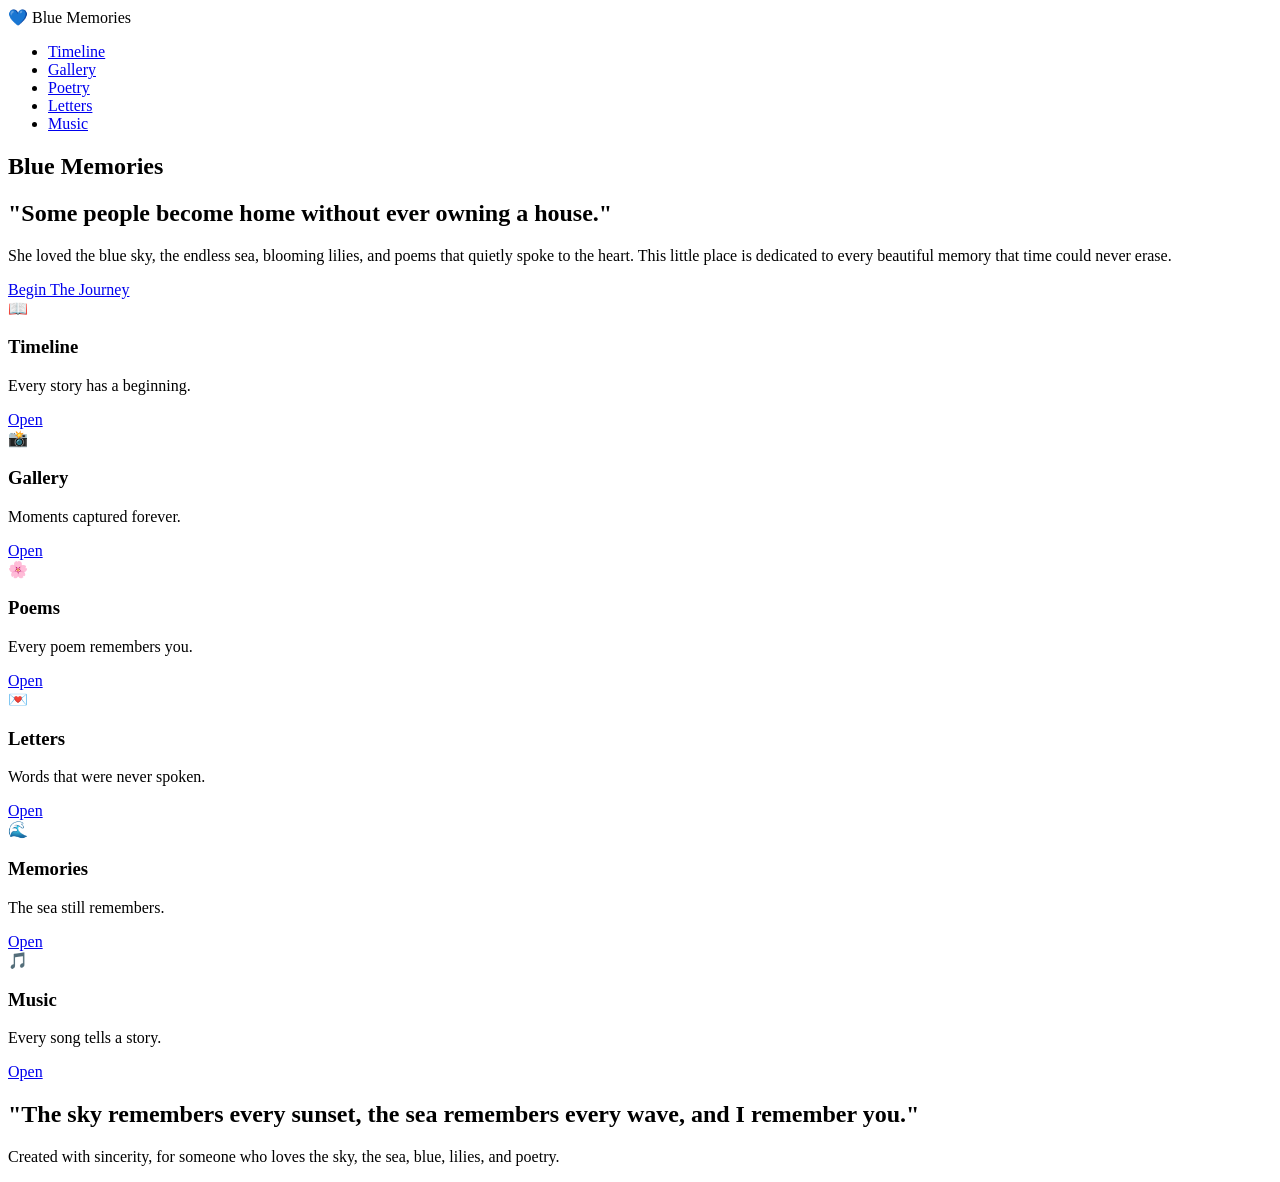
==== home.html @ 5b9c972e "Add files via upload" ====
<!DOCTYPE html>
<html lang="en">

<head>

    <meta charset="UTF-8">

    <meta name="viewport"
          content="width=device-width, initial-scale=1.0">

    <title>Blue Memories</title>

    <!-- Google Font -->

    <link rel="preconnect"
          href="https://fonts.googleapis.com">

    <link rel="preconnect"
          href="https://fonts.gstatic.com"
          crossorigin>

    <link href="https://fonts.googleapis.com/css2?family=Poppins:wght@300;400;500;600&family=Cormorant+Garamond:wght@400;600;700&display=swap"
          rel="stylesheet">

    <!-- CSS -->

    <link rel="stylesheet"
          href="css/home.css">

</head>

<body>

<!-- ============================= -->
<!-- Background -->
<!-- ============================= -->

<div class="background">
    <div class="overlay"></div>

    <div class="sky"></div>

    <div class="sun"></div>

    <div class="cloud cloud1"></div>

    <div class="cloud cloud2"></div>

    <div class="cloud cloud3"></div>

    <div class="sea"></div>

</div>

<!-- ============================= -->
<!-- Navigation -->
<!-- ============================= -->

<nav>

    <div class="logo">

        💙 Blue Memories

    </div>

    <ul>

        <li>

            <a href="timeline.html">

                Timeline

            </a>

        </li>

        <li>

            <a href="gallery.html">

                Gallery

            </a>

        </li>

        <li>

            <a href="poetry.html">

                Poetry

            </a>

        </li>

        <li>

            <a href="letters.html">

                Letters

            </a>

        </li>

        <li>

            <a href="music.html">

                Music

            </a>

        </li>

    </ul>

</nav>

<!-- ============================= -->
<!-- Hero -->
<!-- ============================= -->

<section class="hero">

    <div class="hero-text">

        <h1>

            Blue Memories

        </h1>

        <h2>

            "Some people become home without ever owning a house."

        </h2>

        <p>

            She loved the blue sky,
            the endless sea,
            blooming lilies,
            and poems that quietly spoke to the heart.

            This little place is dedicated to every beautiful memory
            that time could never erase.

        </p>

        <a href="#menu"
           class="start-btn">

            Begin The Journey

        </a>

    </div>

</section>

<!-- ============================= -->
<!-- Menu -->
<!-- ============================= -->

<section
class="menu"
id="menu">

    <div class="card">

        <div class="icon">

            📖

        </div>

        <h3>

            Timeline

        </h3>

        <p>

            Every story has a beginning.

        </p>

        <a href="timeline.html">

            Open

        </a>

    </div>

    <div class="card">

        <div class="icon">

            📸

        </div>

        <h3>

            Gallery

        </h3>

        <p>

            Moments captured forever.

        </p>

        <a href="gallery.html">

            Open

        </a>

    </div>

    <div class="card">

        <div class="icon">

            🌸

        </div>

        <h3>

            Poems

        </h3>

        <p>

            Every poem remembers you.

        </p>

        <a href="poetry.html">

            Open

        </a>

    </div>

    <div class="card">

        <div class="icon">

            💌

        </div>

        <h3>

            Letters

        </h3>

        <p>

            Words that were never spoken.

        </p>

        <a href="letters.html">

            Open

        </a>

    </div>

    <div class="card">

        <div class="icon">

            🌊

        </div>

        <h3>

            Memories

        </h3>

        <p>

            The sea still remembers.

        </p>

        <a href="memories.html">

            Open

        </a>

    </div>

    <div class="card">

        <div class="icon">

            🎵

        </div>

        <h3>

            Music

        </h3>

        <p>

            Every song tells a story.

        </p>

        <a href="music.html">

            Open

        </a>

    </div>

</section>

<!-- ============================= -->
<!-- Quote -->
<!-- ============================= -->

<section class="quote">

    <h2>

        "The sky remembers every sunset,

        the sea remembers every wave,

        and I remember you."

    </h2>

</section>

<!-- ============================= -->
<!-- Footer -->
<!-- ============================= -->

<footer>

    <p>

        Created with sincerity,
        for someone who loves the sky,
        the sea,
        blue,
        lilies,
        and poetry.

    </p>

</footer>

<!-- ============================= -->
<!-- Audio -->
<!-- ============================= -->

<audio
id="bgMusic"
autoplay
loop>

    <source
    src="audio/song.mp3"
    type="audio/mp3">

</audio>

<!-- ============================= -->
<!-- JS -->
<!-- ============================= -->

<script src="js/home.js"></script>

</body>

</html>
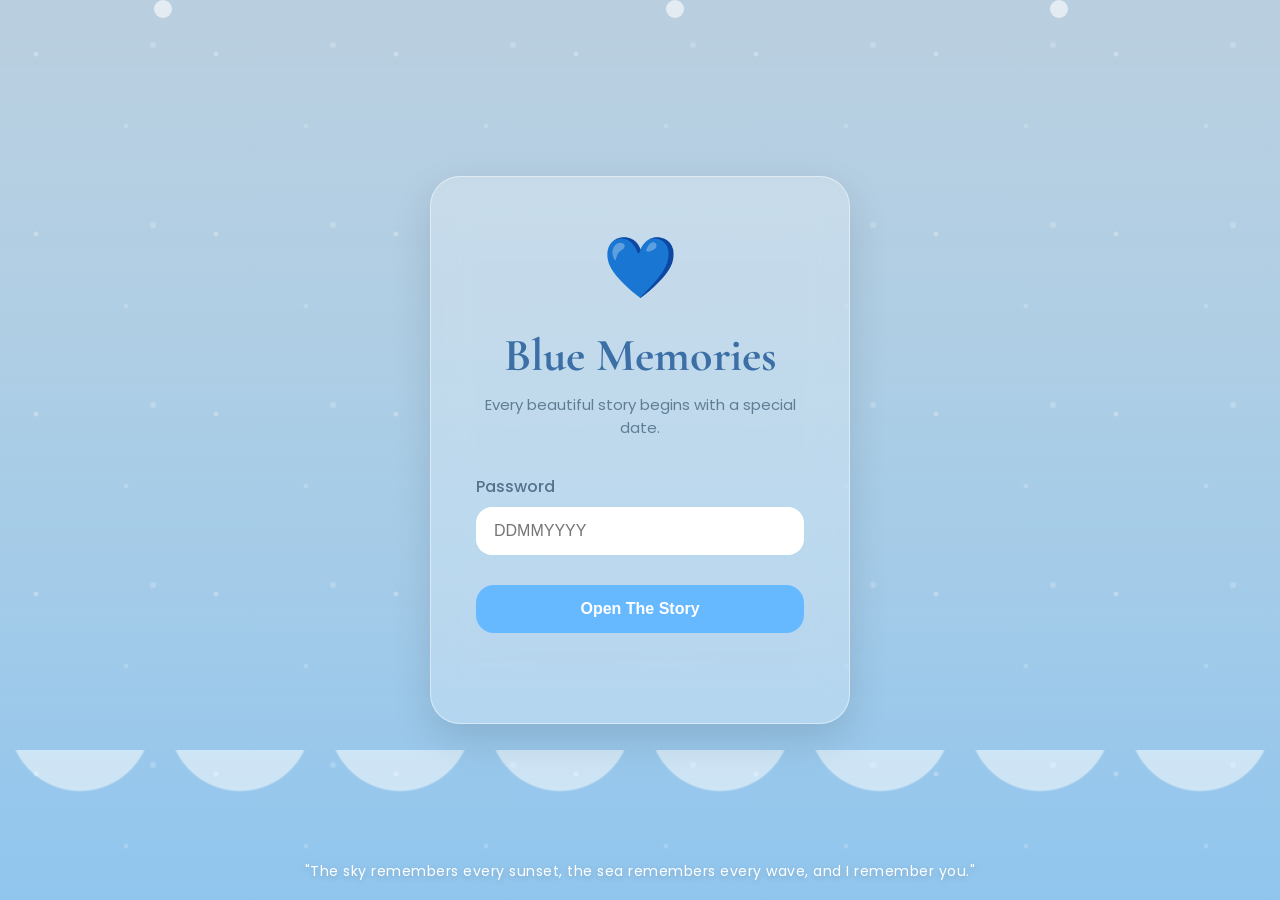
==== commit 2c666537: "save" ====
--- a/home.html
+++ b/home.html
@@ -111,6 +111,16 @@
             <a href="music.html">
 
                 Music
+
+            </a>
+
+        </li>
+
+         <li>
+
+            <a href="memories.html">
+
+                Memories
 
             </a>
 
--- a/css/home.css
+++ b/css/home.css
@@ -0,0 +1,1851 @@
+/* ==========================================================
+   BLUE MEMORIES
+   HOME.CSS
+   PART 1
+   Reset • Background • Sky • Clouds • Sea • Animations
+========================================================== */
+
+/* Google Font */
+
+@import url('https://fonts.googleapis.com/css2?family=Poppins:wght@300;400;500;600;700&family=Cormorant+Garamond:wght@400;500;600;700&display=swap');
+
+/* ==========================================
+   RESET
+========================================== */
+
+*{
+    margin:0;
+    padding:0;
+    box-sizing:border-box;
+}
+
+html{
+    scroll-behavior:smooth;
+}
+
+body{
+
+    font-family:'Poppins',sans-serif;
+
+    width:100%;
+    min-height:100vh;
+
+    overflow-x:hidden;
+
+    color:#ffffff;
+
+    background:#bfe8ff;
+
+    position:relative;
+
+}
+
+/* Scroll */
+
+::-webkit-scrollbar{
+
+    width:9px;
+
+}
+
+::-webkit-scrollbar-track{
+
+    background:#dff5ff;
+
+}
+
+::-webkit-scrollbar-thumb{
+
+    background:#79c7ff;
+
+    border-radius:50px;
+
+}
+
+::-webkit-scrollbar-thumb:hover{
+
+    background:#4db2ff;
+
+}
+
+/* ==========================================
+        BACKGROUND
+========================================== */
+
+.background{
+
+    position:fixed;
+
+    inset:0;
+
+    overflow:hidden;
+
+    z-index:-10;
+
+}
+
+/* Sky */
+
+.sky{
+
+    position:absolute;
+
+    inset:0;
+
+    background:
+
+    linear-gradient(
+        180deg,
+        #dff7ff 0%,
+        #bdeaff 28%,
+        #98d9ff 62%,
+        #7bc8ff 100%
+    );
+
+}
+
+/* Soft Light */
+
+.sky::after{
+
+    content:"";
+
+    position:absolute;
+
+    inset:0;
+
+    background:
+
+    radial-gradient(circle at 50% 15%,
+    rgba(255,255,255,.55),
+    transparent 45%);
+
+}
+
+/* ==========================================
+        SUN
+========================================== */
+
+.sun{
+
+    position:absolute;
+
+    top:90px;
+
+    right:12%;
+
+    width:140px;
+
+    height:140px;
+
+    border-radius:50%;
+
+    background:
+
+    radial-gradient(circle,
+    #fffde8,
+    #ffe27c);
+
+    box-shadow:
+
+    0 0 45px rgba(255,240,180,.8),
+
+    0 0 100px rgba(255,240,180,.4);
+
+    animation:
+
+    sunFloat 8s ease-in-out infinite;
+
+}
+
+/* ==========================================
+        SEA
+========================================== */
+
+.sea{
+
+    position:absolute;
+
+    left:0;
+
+    bottom:0;
+
+    width:100%;
+
+    height:180px;
+
+    background:
+
+    linear-gradient(
+        180deg,
+        rgba(113,199,255,.15),
+        rgba(46,153,226,.9)
+    );
+
+}
+
+/* Wave */
+
+.sea::before{
+
+    content:"";
+
+    position:absolute;
+
+    top:-35px;
+
+    width:200%;
+
+    height:70px;
+
+    background:
+
+    radial-gradient(circle at 50% 100%,
+    white 34px,
+    transparent 36px);
+
+    background-size:140px 70px;
+
+    animation:
+
+    waveMove 12s linear infinite;
+
+    opacity:.75;
+
+}
+
+.sea::after{
+
+    content:"";
+
+    position:absolute;
+
+    top:-18px;
+
+    width:200%;
+
+    height:60px;
+
+    background:
+
+    radial-gradient(circle at 50% 100%,
+    rgba(255,255,255,.6) 28px,
+    transparent 30px);
+
+    background-size:110px 60px;
+
+    animation:
+
+    waveMoveReverse 16s linear infinite;
+
+}
+
+/* ==========================================
+          CLOUD
+========================================== */
+
+.cloud{
+
+    position:absolute;
+
+    background:white;
+
+    border-radius:80px;
+
+    opacity:.78;
+
+    filter:blur(.5px);
+
+}
+
+/* Top */
+
+.cloud::before{
+
+    content:"";
+
+    position:absolute;
+
+    background:white;
+
+    border-radius:50%;
+
+}
+
+.cloud::after{
+
+    content:"";
+
+    position:absolute;
+
+    background:white;
+
+    border-radius:50%;
+
+}
+
+/* Cloud 1 */
+
+.cloud1{
+
+    width:180px;
+
+    height:58px;
+
+    left:-220px;
+
+    top:90px;
+
+    animation:
+
+    cloudMove 42s linear infinite;
+
+}
+
+.cloud1::before{
+
+    width:70px;
+
+    height:70px;
+
+    top:-22px;
+
+    left:25px;
+
+}
+
+.cloud1::after{
+
+    width:88px;
+
+    height:88px;
+
+    top:-35px;
+
+    right:25px;
+
+}
+
+/* Cloud 2 */
+
+.cloud2{
+
+    width:130px;
+
+    height:42px;
+
+    left:-200px;
+
+    top:220px;
+
+    animation:
+
+    cloudMove 60s linear infinite;
+
+    animation-delay:-12s;
+
+}
+
+.cloud2::before{
+
+    width:52px;
+
+    height:52px;
+
+    left:18px;
+
+    top:-18px;
+
+}
+
+.cloud2::after{
+
+    width:65px;
+
+    height:65px;
+
+    right:18px;
+
+    top:-25px;
+
+}
+
+/* Cloud 3 */
+
+.cloud3{
+
+    width:240px;
+
+    height:65px;
+
+    left:-350px;
+
+    top:160px;
+
+    animation:
+
+    cloudMove 75s linear infinite;
+
+    animation-delay:-30s;
+
+}
+
+.cloud3::before{
+
+    width:90px;
+
+    height:90px;
+
+    left:35px;
+
+    top:-30px;
+
+}
+
+.cloud3::after{
+
+    width:105px;
+
+    height:105px;
+
+    right:35px;
+
+    top:-40px;
+
+}
+
+/* ==========================================
+        Decorative Circles
+========================================== */
+
+.background::before{
+
+    content:"";
+
+    position:absolute;
+
+    width:700px;
+
+    height:700px;
+
+    border-radius:50%;
+
+    background:
+
+    radial-gradient(circle,
+    rgba(255,255,255,.22),
+    transparent);
+
+    left:-180px;
+
+    top:-220px;
+
+}
+
+.background::after{
+
+    content:"";
+
+    position:absolute;
+
+    width:600px;
+
+    height:600px;
+
+    border-radius:50%;
+
+    background:
+
+    radial-gradient(circle,
+    rgba(255,255,255,.18),
+    transparent);
+
+    right:-200px;
+
+    bottom:-250px;
+
+}
+
+/* ==========================================
+        Floating Particles
+========================================== */
+
+.particle{
+
+    position:absolute;
+
+    width:8px;
+
+    height:8px;
+
+    background:white;
+
+    border-radius:50%;
+
+    opacity:.5;
+
+    animation:
+
+    floatParticle 18s linear infinite;
+
+}
+
+/* ==========================================
+        Animation
+========================================== */
+
+@keyframes cloudMove{
+
+    from{
+
+        transform:translateX(0);
+
+    }
+
+    to{
+
+        transform:translateX(calc(100vw + 450px));
+
+    }
+
+}
+
+@keyframes waveMove{
+
+    from{
+
+        transform:translateX(0);
+
+    }
+
+    to{
+
+        transform:translateX(-140px);
+
+    }
+
+}
+
+@keyframes waveMoveReverse{
+
+    from{
+
+        transform:translateX(-110px);
+
+    }
+
+    to{
+
+        transform:translateX(0);
+
+    }
+
+}
+
+@keyframes sunFloat{
+
+    0%{
+
+        transform:translateY(0);
+
+    }
+
+    50%{
+
+        transform:translateY(-10px);
+
+    }
+
+    100%{
+
+        transform:translateY(0);
+
+    }
+
+}
+
+@keyframes floatParticle{
+
+    from{
+
+        transform:
+
+        translateY(100vh)
+
+        scale(.5);
+
+        opacity:0;
+
+    }
+
+    25%{
+
+        opacity:.5;
+
+    }
+
+    75%{
+
+        opacity:.7;
+
+    }
+
+    to{
+
+        transform:
+
+        translateY(-150px)
+
+        scale(1.2);
+
+        opacity:0;
+
+    }
+
+}
+
+/* ==========================================================
+   BLUE MEMORIES
+   HOME.CSS
+   PART 2
+   Navbar • Hero • Button • Entrance Animation
+========================================================== */
+
+
+/* ==========================================
+                NAVBAR
+========================================== */
+
+nav{
+
+    position:fixed;
+
+    top:0;
+    left:0;
+
+    width:100%;
+
+    padding:18px 8%;
+
+    display:flex;
+
+    justify-content:space-between;
+
+    align-items:center;
+
+    background:rgba(255,255,255,.12);
+
+    backdrop-filter:blur(18px);
+
+    border-bottom:1px solid rgba(255,255,255,.18);
+
+    z-index:1000;
+
+}
+
+
+.logo{
+
+    font-size:30px;
+
+    font-family:'Cormorant Garamond',serif;
+
+    font-weight:700;
+
+    color:#ffffff;
+
+    letter-spacing:1px;
+
+    text-shadow:0 2px 10px rgba(0,0,0,.18);
+
+}
+
+
+nav ul{
+
+    list-style:none;
+
+    display:flex;
+
+    align-items:center;
+
+    gap:35px;
+
+}
+
+
+nav ul li{
+
+    position:relative;
+
+}
+
+
+nav ul li a{
+
+    text-decoration:none;
+
+    color:white;
+
+    font-size:15px;
+
+    font-weight:500;
+
+    transition:.35s;
+
+}
+
+
+nav ul li a:hover{
+
+    color:#dff7ff;
+
+}
+
+
+/* Underline */
+
+nav ul li a::after{
+
+    content:"";
+
+    position:absolute;
+
+    left:0;
+
+    bottom:-6px;
+
+    width:0;
+
+    height:2px;
+
+    background:white;
+
+    transition:.35s;
+
+}
+
+
+nav ul li a:hover::after{
+
+    width:100%;
+
+}
+
+
+/* ==========================================
+                HERO
+========================================== */
+
+.hero{
+
+    width:100%;
+
+    min-height:100vh;
+
+    display:flex;
+
+    justify-content:center;
+
+    align-items:center;
+
+    text-align:center;
+
+    padding:130px 10% 100px;
+
+}
+
+
+.hero-text{
+
+    max-width:900px;
+
+    animation:fadeUp 1.5s ease;
+
+}
+
+
+.hero h1{
+
+    font-size:82px;
+
+    font-family:'Cormorant Garamond',serif;
+
+    font-weight:700;
+
+    line-height:1.1;
+
+    margin-bottom:25px;
+
+    text-shadow:
+
+    0 5px 20px rgba(0,0,0,.15);
+
+}
+
+
+.hero h2{
+
+    font-size:28px;
+
+    font-weight:400;
+
+    font-style:italic;
+
+    margin-bottom:30px;
+
+    color:#eefaff;
+
+    line-height:1.6;
+
+}
+
+
+.hero p{
+
+    font-size:18px;
+
+    line-height:2;
+
+    color:#f5fcff;
+
+    margin:auto;
+
+    max-width:760px;
+
+}
+
+
+/* ==========================================
+            BUTTON
+========================================== */
+
+.start-btn{
+
+    display:inline-block;
+
+    margin-top:55px;
+
+    padding:18px 42px;
+
+    border-radius:50px;
+
+    text-decoration:none;
+
+    color:white;
+
+    font-weight:600;
+
+    letter-spacing:1px;
+
+    background:
+
+    linear-gradient(
+
+    135deg,
+
+    #79cfff,
+
+    #4aaeff
+
+    );
+
+    box-shadow:
+
+    0 18px 35px rgba(0,122,255,.25);
+
+    transition:.35s;
+
+}
+
+
+.start-btn:hover{
+
+    transform:
+
+    translateY(-6px)
+
+    scale(1.03);
+
+    box-shadow:
+
+    0 28px 45px rgba(0,122,255,.35);
+
+}
+
+
+.start-btn:active{
+
+    transform:scale(.98);
+
+}
+
+
+/* ==========================================
+        Decorative Light
+========================================== */
+
+.hero::before{
+
+    content:"";
+
+    position:absolute;
+
+    width:450px;
+
+    height:450px;
+
+    border-radius:50%;
+
+    background:
+
+    radial-gradient(circle,
+
+    rgba(255,255,255,.25),
+
+    transparent);
+
+    top:140px;
+
+    left:-180px;
+
+    z-index:-1;
+
+}
+
+
+.hero::after{
+
+    content:"";
+
+    position:absolute;
+
+    width:420px;
+
+    height:420px;
+
+    border-radius:50%;
+
+    background:
+
+    radial-gradient(circle,
+
+    rgba(255,255,255,.18),
+
+    transparent);
+
+    right:-180px;
+
+    bottom:80px;
+
+    z-index:-1;
+
+}
+
+
+/* ==========================================
+        Entrance Animation
+========================================== */
+
+@keyframes fadeUp{
+
+    from{
+
+        opacity:0;
+
+        transform:
+
+        translateY(60px);
+
+    }
+
+    to{
+
+        opacity:1;
+
+        transform:
+
+        translateY(0);
+
+    }
+
+}
+
+/* ==========================================================
+   BLUE MEMORIES
+   HOME.CSS
+   PART 3A
+   Menu Section • Glass Card • Hover Animation
+========================================================== */
+
+
+/* ==========================================
+                MENU SECTION
+========================================== */
+
+.menu{
+
+    width:100%;
+
+    max-width:1400px;
+
+    margin:auto;
+
+    padding:80px 8% 120px;
+
+    display:grid;
+
+    grid-template-columns:repeat(auto-fit,minmax(280px,1fr));
+
+    gap:35px;
+
+}
+
+
+/* ==========================================
+                CARD
+========================================== */
+
+.card{
+
+    position:relative;
+
+    overflow:hidden;
+
+    padding:45px 35px;
+
+    border-radius:28px;
+
+    background:rgba(255,255,255,.16);
+
+    backdrop-filter:blur(18px);
+
+    border:1px solid rgba(255,255,255,.25);
+
+    box-shadow:
+
+    0 20px 40px rgba(0,0,0,.10);
+
+    transition:
+
+    .45s;
+
+    animation:
+
+    cardFade .9s ease both;
+
+}
+
+
+/* Delay Animation */
+
+.card:nth-child(1){
+
+    animation-delay:.1s;
+
+}
+
+.card:nth-child(2){
+
+    animation-delay:.25s;
+
+}
+
+.card:nth-child(3){
+
+    animation-delay:.4s;
+
+}
+
+.card:nth-child(4){
+
+    animation-delay:.55s;
+
+}
+
+.card:nth-child(5){
+
+    animation-delay:.7s;
+
+}
+
+.card:nth-child(6){
+
+    animation-delay:.85s;
+
+}
+
+
+/* ==========================================
+          Decorative Light
+========================================== */
+
+.card::before{
+
+    content:"";
+
+    position:absolute;
+
+    width:220px;
+
+    height:220px;
+
+    border-radius:50%;
+
+    background:
+
+    radial-gradient(circle,
+
+    rgba(255,255,255,.35),
+
+    transparent);
+
+    top:-120px;
+
+    right:-120px;
+
+    transition:.5s;
+
+}
+
+
+.card::after{
+
+    content:"";
+
+    position:absolute;
+
+    inset:0;
+
+    border-radius:28px;
+
+    border:1px solid rgba(255,255,255,.08);
+
+    pointer-events:none;
+
+}
+
+
+/* ==========================================
+                HOVER
+========================================== */
+
+.card:hover{
+
+    transform:
+
+    translateY(-12px)
+
+    scale(1.03);
+
+    box-shadow:
+
+    0 30px 60px rgba(0,102,204,.20);
+
+    background:
+
+    rgba(255,255,255,.22);
+
+}
+
+
+.card:hover::before{
+
+    transform:scale(1.5);
+
+}
+
+
+/* ==========================================
+                ICON
+========================================== */
+
+.icon{
+
+    width:90px;
+
+    height:90px;
+
+    margin:auto;
+
+    border-radius:50%;
+
+    display:flex;
+
+    justify-content:center;
+
+    align-items:center;
+
+    font-size:42px;
+
+    background:
+
+    rgba(255,255,255,.22);
+
+    box-shadow:
+
+    inset 0 0 18px rgba(255,255,255,.25),
+
+    0 12px 25px rgba(0,0,0,.10);
+
+    transition:.45s;
+
+}
+
+
+.card:hover .icon{
+
+    transform:
+
+    rotate(10deg)
+
+    scale(1.12);
+
+}
+
+
+/* ==========================================
+            CARD TITLE
+========================================== */
+
+.card h3{
+
+    margin-top:28px;
+
+    margin-bottom:15px;
+
+    text-align:center;
+
+    font-size:31px;
+
+    color:white;
+
+    font-family:'Cormorant Garamond',serif;
+
+    font-weight:700;
+
+}
+
+
+/* ==========================================
+            DESCRIPTION
+========================================== */
+
+.card p{
+
+    text-align:center;
+
+    color:#eef8ff;
+
+    line-height:1.9;
+
+    font-size:15px;
+
+    min-height:60px;
+
+}
+
+
+/* ==========================================
+            BUTTON
+========================================== */
+
+.card a{
+
+    display:inline-block;
+
+    margin-top:28px;
+
+    text-decoration:none;
+
+    color:white;
+
+    font-weight:600;
+
+    background:
+
+    linear-gradient(
+
+    135deg,
+
+    #7ed3ff,
+
+    #49b0ff
+
+    );
+
+    padding:12px 30px;
+
+    border-radius:40px;
+
+    transition:.35s;
+
+}
+
+
+.card a:hover{
+
+    transform:
+
+    translateY(-4px);
+
+    box-shadow:
+
+    0 15px 25px rgba(0,120,255,.28);
+
+}
+
+
+/* Center Button */
+
+.card{
+
+    text-align:center;
+
+}
+
+
+/* ==========================================
+            Floating Lily
+========================================== */
+
+.card span{
+
+    position:absolute;
+
+    font-size:18px;
+
+    opacity:0;
+
+    transition:.5s;
+
+    pointer-events:none;
+
+}
+
+
+.card:hover span{
+
+    opacity:.6;
+
+}
+
+
+/* ==========================================
+            Glow Effect
+========================================== */
+
+.card:hover{
+
+    border-color:
+
+    rgba(255,255,255,.45);
+
+}
+
+
+/* ==========================================
+            Animation
+========================================== */
+
+@keyframes cardFade{
+
+    from{
+
+        opacity:0;
+
+        transform:
+
+        translateY(80px);
+
+    }
+
+    to{
+
+        opacity:1;
+
+        transform:
+
+        translateY(0);
+
+    }
+
+}
+
+/*==========================================================
+    BLUE MEMORIES
+    HOME.CSS
+    PART 3B
+==========================================================*/
+
+
+
+/*=========================================
+            QUOTE
+=========================================*/
+
+.quote{
+
+    width:100%;
+
+    padding:140px 10%;
+
+    text-align:center;
+
+    position:relative;
+
+}
+
+.quote::before{
+
+    content:"❝";
+
+    position:absolute;
+
+    top:25px;
+
+    left:50%;
+
+    transform:translateX(-50%);
+
+    font-size:130px;
+
+    color:rgba(255,255,255,.18);
+
+    font-family:serif;
+
+}
+
+.quote h2{
+
+    max-width:950px;
+
+    margin:auto;
+
+    font-family:'Cormorant Garamond',serif;
+
+    font-size:46px;
+
+    font-weight:600;
+
+    line-height:1.8;
+
+    color:white;
+
+    text-shadow:0 4px 18px rgba(0,0,0,.15);
+
+}
+
+
+
+/*=========================================
+            FOOTER
+=========================================*/
+
+footer{
+
+    width:100%;
+
+    padding:35px;
+
+    text-align:center;
+
+    background:rgba(255,255,255,.10);
+
+    backdrop-filter:blur(16px);
+
+    border-top:1px solid rgba(255,255,255,.18);
+
+}
+
+footer p{
+
+    color:white;
+
+    font-size:15px;
+
+    letter-spacing:.5px;
+
+    line-height:1.8;
+
+}
+
+
+
+/*=========================================
+        HOVER SMOOTH
+=========================================*/
+
+a,
+button,
+.card,
+.icon{
+
+    transition:.35s ease;
+
+}
+
+
+
+/*=========================================
+        SELECTION
+=========================================*/
+
+::selection{
+
+    background:#7ccfff;
+
+    color:white;
+
+}
+
+
+
+/*=========================================
+        RESPONSIVE
+=========================================*/
+
+@media(max-width:1100px){
+
+.hero h1{
+
+    font-size:64px;
+
+}
+
+.hero h2{
+
+    font-size:24px;
+
+}
+
+.quote h2{
+
+    font-size:38px;
+
+}
+
+nav{
+
+    padding:18px 5%;
+
+}
+
+}
+
+
+
+@media(max-width:900px){
+
+nav{
+
+    flex-direction:column;
+
+    gap:15px;
+
+}
+
+nav ul{
+
+    gap:20px;
+
+    flex-wrap:wrap;
+
+    justify-content:center;
+
+}
+
+.hero{
+
+    padding-top:170px;
+
+}
+
+.hero h1{
+
+    font-size:55px;
+
+}
+
+.hero p{
+
+    font-size:17px;
+
+}
+
+.menu{
+
+    grid-template-columns:repeat(2,1fr);
+
+}
+
+}
+
+
+
+@media(max-width:700px){
+
+.hero h1{
+
+    font-size:44px;
+
+}
+
+.hero h2{
+
+    font-size:20px;
+
+}
+
+.hero p{
+
+    font-size:15px;
+
+    line-height:1.9;
+
+}
+
+.start-btn{
+
+    padding:16px 32px;
+
+}
+
+.quote{
+
+    padding:100px 8%;
+
+}
+
+.quote h2{
+
+    font-size:30px;
+
+}
+
+}
+
+
+
+@media(max-width:600px){
+
+.menu{
+
+    grid-template-columns:1fr;
+
+}
+
+.card{
+
+    padding:35px 25px;
+
+}
+
+.logo{
+
+    font-size:24px;
+
+}
+
+nav ul{
+
+    gap:15px;
+
+}
+
+nav ul li a{
+
+    font-size:14px;
+
+}
+
+}
+
+
+
+@media(max-width:480px){
+
+.hero{
+
+    padding-top:180px;
+
+}
+
+.hero h1{
+
+    font-size:38px;
+
+}
+
+.hero h2{
+
+    font-size:18px;
+
+}
+
+.hero p{
+
+    font-size:14px;
+
+}
+
+.start-btn{
+
+    width:100%;
+
+}
+
+.quote h2{
+
+    font-size:25px;
+
+}
+
+.icon{
+
+    width:75px;
+
+    height:75px;
+
+    font-size:34px;
+
+}
+
+.card h3{
+
+    font-size:27px;
+
+}
+
+}
+
+
+
+/*=========================================
+        FADE SCROLL
+=========================================*/
+
+.fade{
+
+    opacity:0;
+
+    transform:translateY(60px);
+
+    transition:1s;
+
+}
+
+.fade.show{
+
+    opacity:1;
+
+    transform:translateY(0);
+
+}
+
+
+
+/*=========================================
+        FLOATING
+=========================================*/
+
+.float{
+
+    animation:floating 5s ease-in-out infinite;
+
+}
+
+@keyframes floating{
+
+0%{
+
+    transform:translateY(0px);
+
+}
+
+50%{
+
+    transform:translateY(-12px);
+
+}
+
+100%{
+
+    transform:translateY(0px);
+
+}
+
+}
+
+
+
+/*=========================================
+        PULSE
+=========================================*/
+
+.pulse{
+
+    animation:pulse 2.5s infinite;
+
+}
+
+@keyframes pulse{
+
+0%{
+
+    transform:scale(1);
+
+}
+
+50%{
+
+    transform:scale(1.05);
+
+}
+
+100%{
+
+    transform:scale(1);
+
+}
+
+}
+
+
+
+/*=========================================
+        END
+=========================================*/
+
+.overlay{
+
+    position:fixed;
+
+    inset:0;
+
+    background:linear-gradient(
+
+        rgba(20,40,80,.18),
+
+        rgba(20,40,80,.10)
+
+    );
+
+    z-index:-8;
+
+    pointer-events:none;
+
+}
+
+.hero h1{
+
+    color:white;
+
+    text-shadow:
+
+        0 3px 15px rgba(0,0,0,.35),
+
+        0 8px 35px rgba(0,0,0,.25);
+
+}
+
